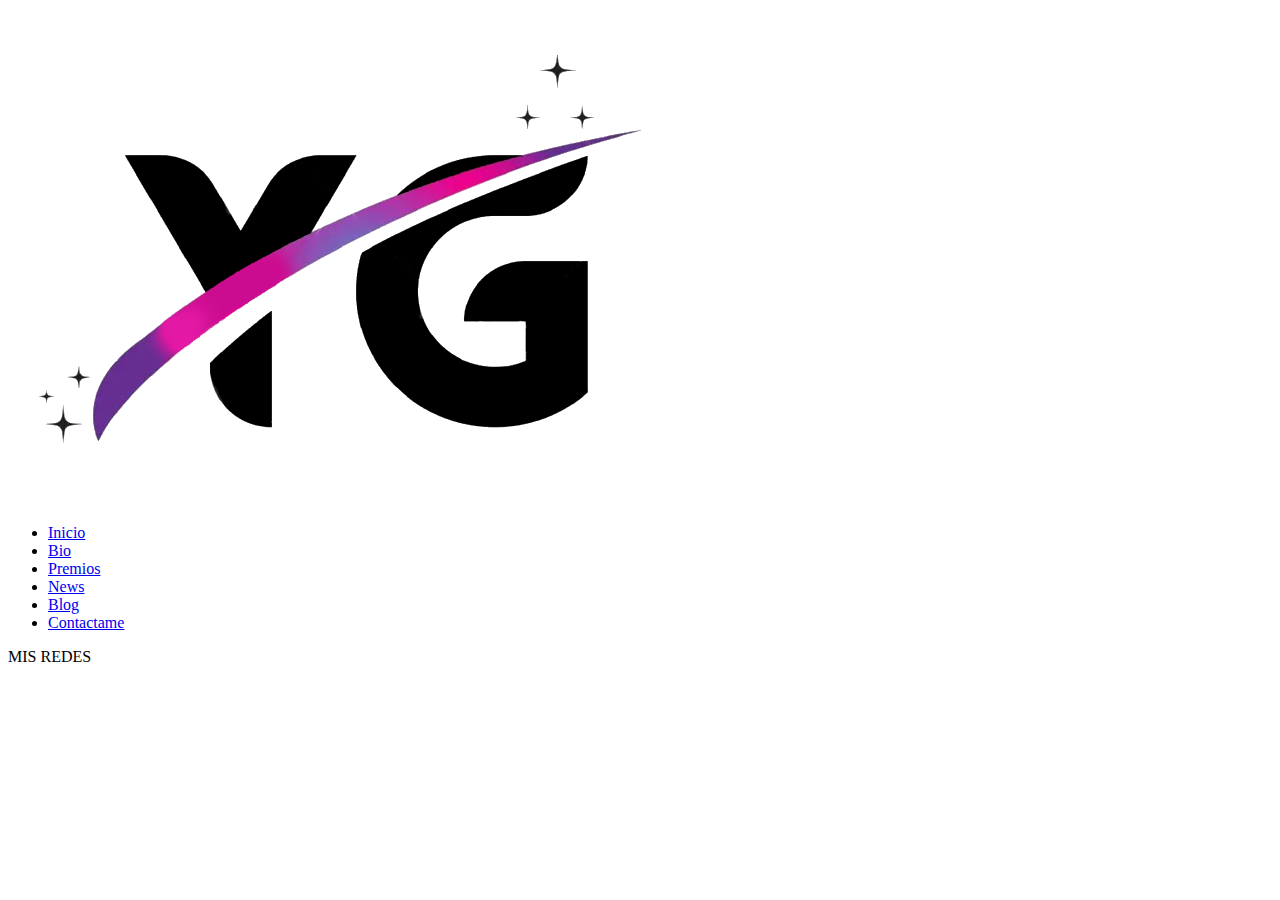
==== index.html @ 55386fe2 "Primer commit" ====
<!DOCTYPE html>
<html lang="es">
<head>
    <meta charset="UTF-8">
    <meta http-equiv="X-UA-Compatible" content="IE=edge">
    <meta name="viewport" content="width=device-width, initial-scale=1.0">
    <title>Inicio</title>
</head>
<body>
    <header>
        <img src="images/logo.png" alt="">
        <nav>
            <ul>
                <li>
                    <a href="#">Inicio</a>
                </li>
                <li>
                    <a href="pages/bio.html">Bio</a>
                </li>
                <li>
                    <a href="pages/premios.html">Premios</a>
                </li>
                <li>
                    <a href="pages/news.html">News</a>
                </li>
                <li>
                    <a href="pages/blog.html">Blog</a>
                </li>
                <li>
                    <a href="pages/contactame.html">Contactame</a>
                </li>
            </ul>
        </nav>
    </header>
</body>
    <footer>
        <label for="">MIS REDES</label>
        <img src="" alt="">
        <img src="" alt="">
        <img src="" alt="">
        <img src="" alt="">
    </footer>
</html>
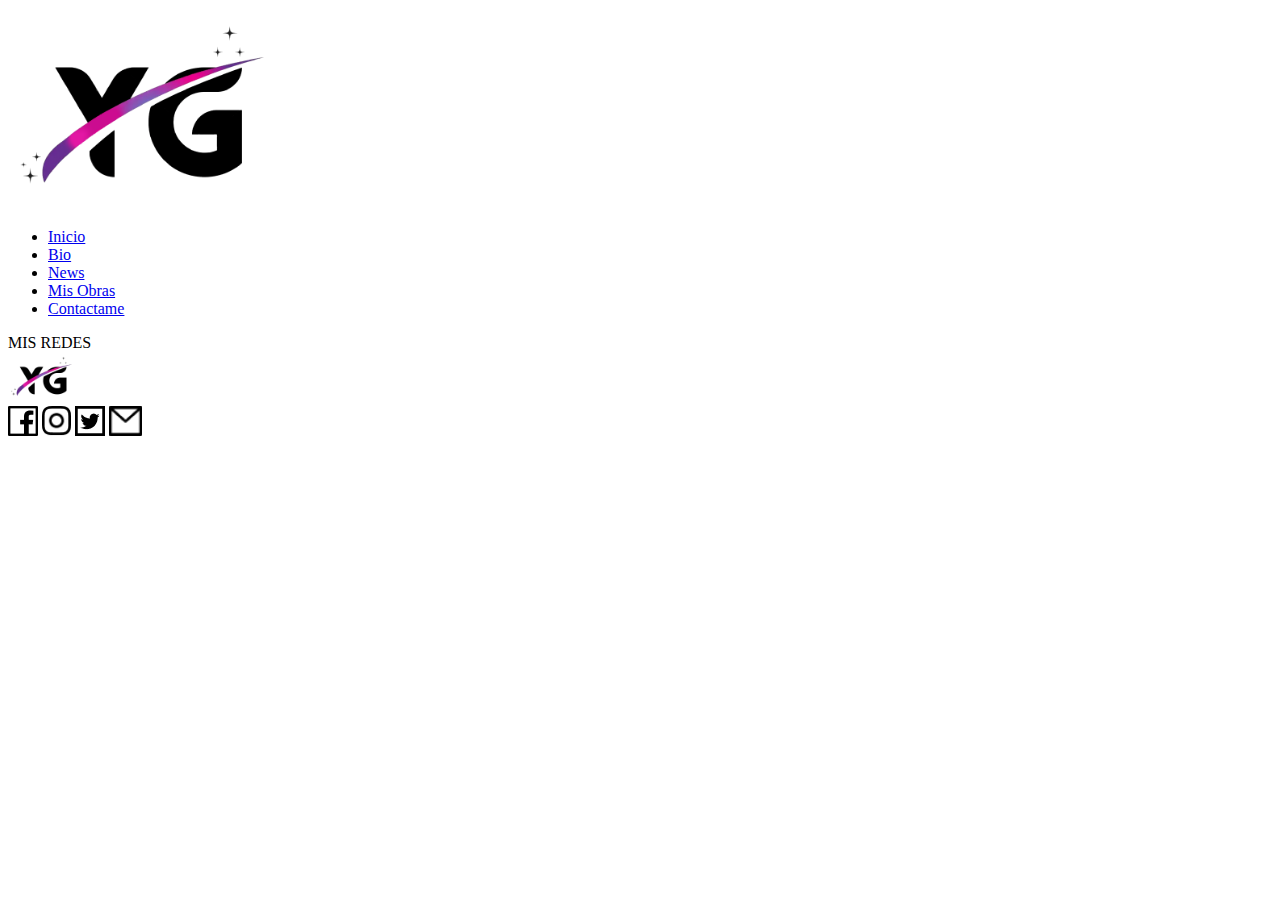
==== commit 93e6caba: "Rehaciendo primer entrega" ====
--- a/index.html
+++ b/index.html
@@ -1,43 +1,45 @@
 <!DOCTYPE html>
 <html lang="es">
-<head>
-    <meta charset="UTF-8">
-    <meta http-equiv="X-UA-Compatible" content="IE=edge">
-    <meta name="viewport" content="width=device-width, initial-scale=1.0">
-    <title>Inicio</title>
-</head>
-<body>
-    <header>
-        <img src="images/logo.png" alt="">
-        <nav>
-            <ul>
-                <li>
-                    <a href="#">Inicio</a>
-                </li>
-                <li>
-                    <a href="pages/bio.html">Bio</a>
-                </li>
-                <li>
-                    <a href="pages/premios.html">Premios</a>
-                </li>
-                <li>
-                    <a href="pages/news.html">News</a>
-                </li>
-                <li>
-                    <a href="pages/blog.html">Blog</a>
-                </li>
-                <li>
-                    <a href="pages/contactame.html">Contactame</a>
-                </li>
-            </ul>
-        </nav>
-    </header>
-</body>
-    <footer>
-        <label for="">MIS REDES</label>
-        <img src="" alt="">
-        <img src="" alt="">
-        <img src="" alt="">
-        <img src="" alt="">
-    </footer>
+    <head>
+        <meta charset="UTF-8">
+        <meta http-equiv="X-UA-Compatible" content="IE=edge">
+        <meta name="viewport" content="width=device-width, initial-scale=1.0">
+        <title>Inicio</title>
+    </head>
+    <body>
+        <header>
+            <img src="images/logo.png" alt="" height="200">
+            <nav>
+                <ul>
+                    <li>
+                        <a href="index.html">Inicio</a>
+                    </li>
+                    <li>
+                        <a href="pages/bio.html">Bio</a>
+                    </li>
+                    <li>
+                        <a href="pages/news.html">News</a>
+                    </li>
+                    <li>
+                        <a href="pages/mis_obras.html">Mis Obras</a>
+                    </li>
+                    <li>
+                        <a href="pages/contactame.html">Contactame</a>
+                    </li>
+                </ul>
+            </nav> 
+        </header>
+        <footer>
+            <label for="">MIS REDES</label>
+            <div>
+                <img src="images/logo.png" alt="" height="50">
+            </div>
+            <div>
+                <img src="images/dark-face.png" alt="" height="30">
+                <img src="images/dark-insta.png" alt="" height="30">
+                <img src="images/dark-twit.png" alt="" height="30">
+                <img src="images/dark-mail.png" alt="" height="30">
+            </div>
+        </footer>
+    </body>
 </html>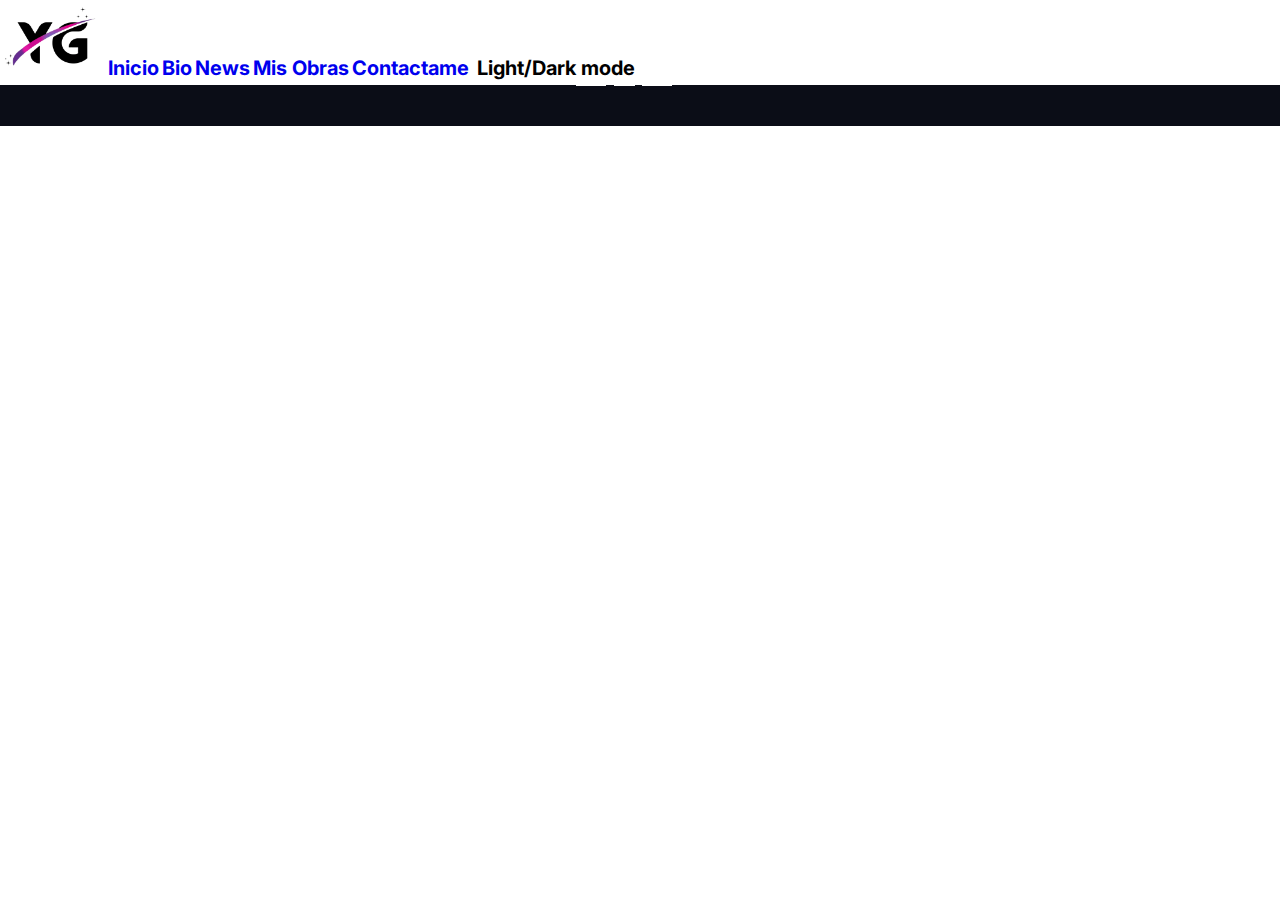
==== commit 775bd21e: "TP2 - Aplicar CSS (basico)" ====
--- a/index.html
+++ b/index.html
@@ -5,40 +5,45 @@
         <meta http-equiv="X-UA-Compatible" content="IE=edge">
         <meta name="viewport" content="width=device-width, initial-scale=1.0">
         <title>Inicio</title>
+        <link rel="stylesheet" href="css/style.css">
+        <style>@import url('https://fonts.googleapis.com/css2?family=Arvo&family=Inter:wght@300&display=swap');</style>
     </head>
     <body>
         <header>
-            <img src="images/logo.png" alt="" height="200">
             <nav>
-                <ul>
+                <img class="nav__logo" src="images/logo.png" alt="">
+                <ul class="nav__list">
                     <li>
-                        <a href="index.html">Inicio</a>
+                        <a class="nav__link" href=/index.html">Inicio</a>
                     </li>
                     <li>
-                        <a href="pages/bio.html">Bio</a>
+                        <a class="nav__link" href="pages/bio.html">Bio</a>
                     </li>
                     <li>
-                        <a href="pages/news.html">News</a>
+                        <a class="nav__link" href="pages/news.html">News</a>
                     </li>
                     <li>
-                        <a href="pages/mis_obras.html">Mis Obras</a>
+                        <a class="nav__link" href="pages/mis_obras.html">Mis Obras</a>
                     </li>
                     <li>
-                        <a href="pages/contactame.html">Contactame</a>
+                        <a class="nav__link" href="pages/contactame.html">Contactame</a>
                     </li>
                 </ul>
+                <label class="nav__link" for="">Light/Dark mode</label>
             </nav> 
         </header>
         <footer>
-            <label for="">MIS REDES</label>
-            <div>
-                <img src="images/logo.png" alt="" height="50">
+            <div class="footer__title">
+                <img class="footer__logo" src="images/logo.png" alt="" height="50">
             </div>
-            <div>
-                <img src="images/dark-face.png" alt="" height="30">
-                <img src="images/dark-insta.png" alt="" height="30">
-                <img src="images/dark-twit.png" alt="" height="30">
-                <img src="images/dark-mail.png" alt="" height="30">
+            <div class="footer__title">
+                <label for="">MIS REDES</label>
+            </div>
+            <div class="footer__links">
+                <a href=""><img src="images/dark-face.png" alt="" height="30"></a>
+                <a href=""><img src="images/dark-insta.png" alt="" height="30"></a>
+                <a href=""><img src="images/dark-twit.png" alt="" height="30"></a>
+                <a href=""><img src="images/dark-mail.png" alt="" height="30"></a>
             </div>
         </footer>
     </body>
--- a/css/style.css
+++ b/css/style.css
@@ -0,0 +1,100 @@
+* {
+    margin: 0;
+    padding: 0;
+    font-family: 'Inter', sans-serif;
+}
+
+html {
+    font-size: 62.5%;
+}
+
+/* NAV */
+header {
+    position: fixed;
+    width: 100%;
+}
+nav {
+    background-color: white;
+    width: 100%;
+    height: 8%;
+}
+nav .nav__logo {
+    width: 10rem;
+    display: inline-block;
+}
+nav ul {
+    list-style-type: none;
+    display: inline-block;
+    padding: 5px;
+}
+.nav__list li {
+    display: inline-block;
+}
+.nav__link {
+    font-weight: bold;
+    text-decoration: none;
+    font-size: 2rem;
+}
+
+/* FOOTER */
+footer {
+    height: 125px;
+    border-top: 1px solid rgb(138, 138, 138);
+    background-color: #0B0D17;
+}
+.footer__title {
+    display: inline;
+    text-align: center;
+    color: white;
+    font-size: 2rem;
+}
+.footer__logo {
+    text-align: left;
+}
+.footer__links {
+    text-align: center;
+}
+
+/* MAIN */
+main {
+    padding-top: 100px;
+    background-color: black;
+    height: 700px;
+}
+
+.main__breadcrumbs {
+    color: white;
+    font-size: 1.5rem;
+}
+
+h1 {
+    color: white;
+    font-style: italic;
+    font-family: "Arvo", sans-serif;
+    text-align: center;
+    font-size: 4rem;
+}
+
+.contact {
+    text-align: center;
+}
+
+.form__height {
+    width: 400px;
+}
+.form__btn {
+    width: 150px;
+    height: 35px;
+    background-color: #879C7B;
+}
+.form__text {
+    height: 35px;
+}
+form textarea {
+    margin: 10px;
+    min-height: 150px;
+    resize: vertical;
+}
+.form__radio {
+    border-radius: 10px;
+}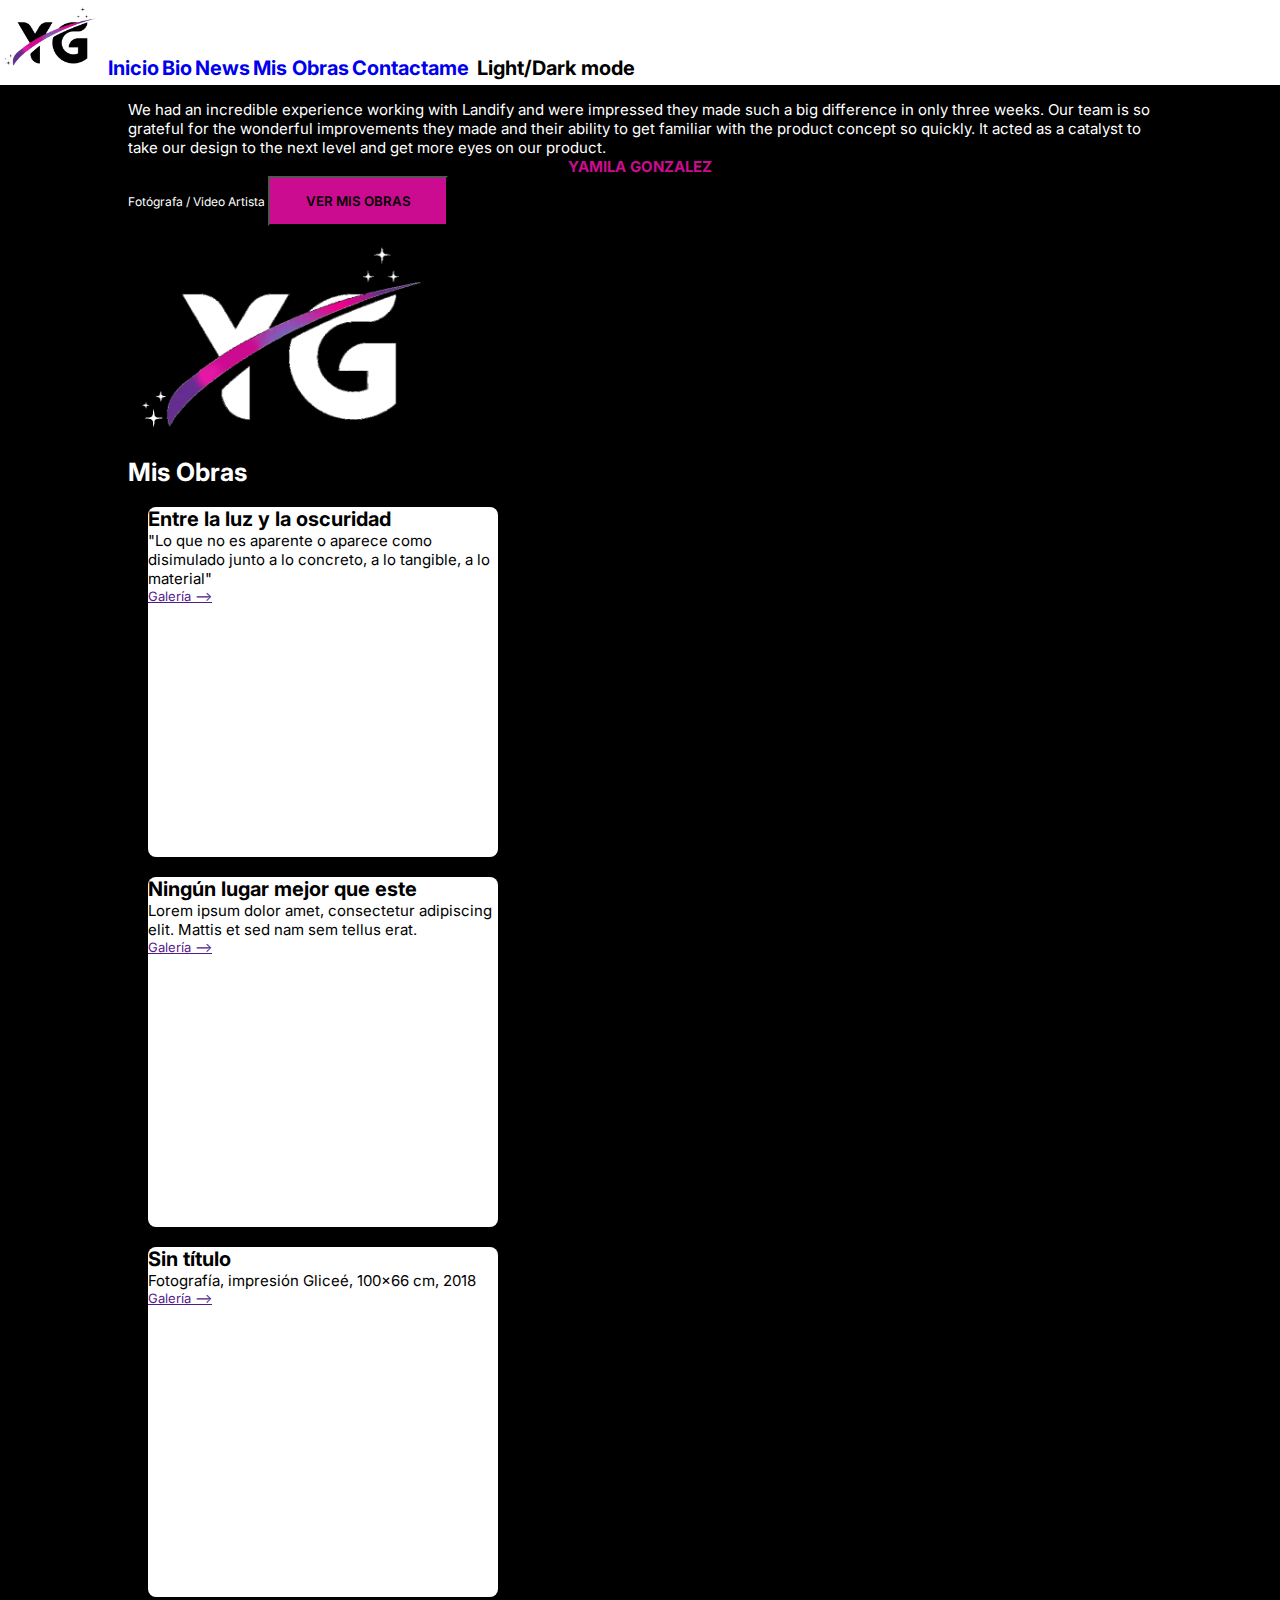
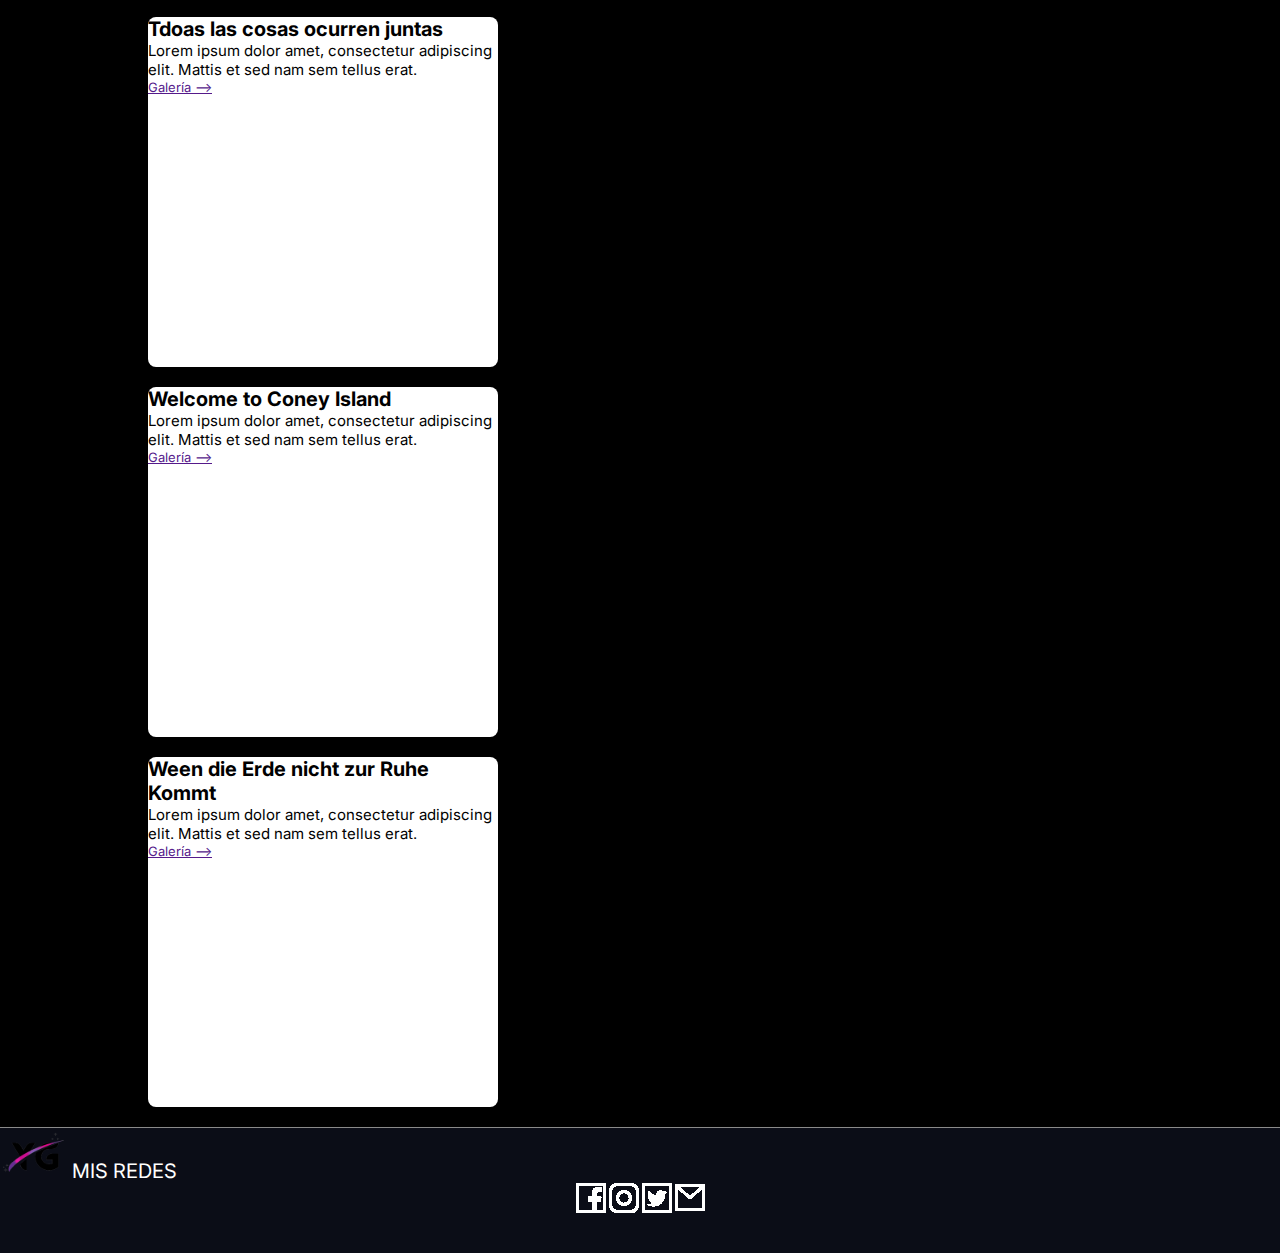
==== commit 279bd259: "Primer entrega del proyecto" ====
--- a/index.html
+++ b/index.html
@@ -14,7 +14,7 @@
                 <img class="nav__logo" src="images/logo.png" alt="">
                 <ul class="nav__list">
                     <li>
-                        <a class="nav__link" href=/index.html">Inicio</a>
+                        <a class="nav__link" href="/index.html">Inicio</a>
                     </li>
                     <li>
                         <a class="nav__link" href="pages/bio.html">Bio</a>
@@ -32,6 +32,52 @@
                 <label class="nav__link" for="">Light/Dark mode</label>
             </nav> 
         </header>
+        <main>
+            <section>
+                <div class="carousel">
+                    <p>We had an incredible experience working with Landify and were impressed they made such a big difference in only three weeks. Our team is so grateful for the wonderful improvements they made and their ability to get familiar with the product concept so quickly. It acted as a catalyst to take our design to the next level and get more eyes on our product.</p>
+                    <h1 class="h1__index">YAMILA GONZALEZ</h1>
+                    <label for="">Fotógrafa / Video Artista</label>
+                    <input class="btn" type="button" value="VER MIS OBRAS">
+                </div>
+                <div class="logo_index">
+                    <img src="/images/dark-logo.png" alt="">
+                </div>
+            </section>
+            <section>
+                <h2 class="h2__index">Mis Obras</h2>
+                <div class="cards_index">
+                    <h3>Entre la luz y la oscuridad</h3>
+                    <p>"Lo que no es aparente o aparece como disimulado junto a lo concreto, a lo tangible, a lo material"</p>
+                    <a href="">Galería --></a>
+                </div>
+                <div class="cards_index">
+                    <h3>Ningún lugar mejor que este</h3>
+                    <p>Lorem ipsum dolor amet, consectetur adipiscing elit. Mattis et sed nam sem tellus erat.</p>
+                    <a href="">Galería --></a>
+                </div>
+                <div class="cards_index">
+                    <h3>Sin título</h3>
+                    <p>Fotografía, impresión Gliceé, 100x66 cm, 2018</p>
+                    <a href="">Galería --></a>
+                </div>
+                <div class="cards_index">
+                    <h3>Tdoas las cosas ocurren juntas</h3>
+                    <p>Lorem ipsum dolor amet, consectetur adipiscing elit. Mattis et sed nam sem tellus erat.</p>
+                    <a href="">Galería --></a>
+                </div>
+                <div class="cards_index">
+                    <h3>Welcome to Coney Island</h3>
+                    <p>Lorem ipsum dolor amet, consectetur adipiscing elit. Mattis et sed nam sem tellus erat.</p>
+                    <a href="">Galería --></a>
+                </div>
+                <div class="cards_index">
+                    <h3>Ween die Erde nicht zur Ruhe Kommt</h3>
+                    <p>Lorem ipsum dolor amet, consectetur adipiscing elit. Mattis et sed nam sem tellus erat.</p>
+                    <a href="">Galería --></a>
+                </div>
+            </section>
+        </main>
         <footer>
             <div class="footer__title">
                 <img class="footer__logo" src="images/logo.png" alt="" height="50">
--- a/css/style.css
+++ b/css/style.css
@@ -6,6 +6,7 @@
 
 html {
     font-size: 62.5%;
+    background-color: black;
 }
 
 /* NAV */
@@ -59,7 +60,9 @@
 main {
     padding-top: 100px;
     background-color: black;
-    height: 700px;
+    min-height: 700px;
+    width: 80%;
+    margin:auto;
 }
 
 .main__breadcrumbs {
@@ -67,7 +70,7 @@
     font-size: 1.5rem;
 }
 
-h1 {
+.h1__contact {
     color: white;
     font-style: italic;
     font-family: "Arvo", sans-serif;
@@ -97,4 +100,55 @@
 }
 .form__radio {
     border-radius: 10px;
+}
+.carousel {
+    width: 60%;
+    height: 500px;
+    display: inline;
+}
+.carousel label{
+    color: white;
+    font-size: 1.2rem;
+}
+.carousel .btn{
+    height: 50px;
+    width: 180px;
+    background-color:#CB0C90;
+    font-weight: 600;
+}
+.h1__index {
+    color: #CB0C90;
+    font-family: "Inter", sans-serif;
+    text-align: center;
+    font-size: 1.5rem;
+}
+.h2__index {
+    color: white;
+    font-size: 2.5rem;
+    font-weight: 700;
+}
+.carousel p {
+    font-size: 1.5rem;
+    color: white;
+}
+.logo_index img{
+    width: 30%;
+    display: inline;
+}
+
+.cards_index {
+    background-color: white;
+    height: 350px;
+    width: 350px; 
+    border-radius: 8px;
+    margin: 20px;
+}
+.cards_index h3{
+    font-size: 2rem;
+}
+.cards_index p{
+    font-size: 1.5rem;
+}
+.cards_index a{
+    font-size: 1.3rem;
 }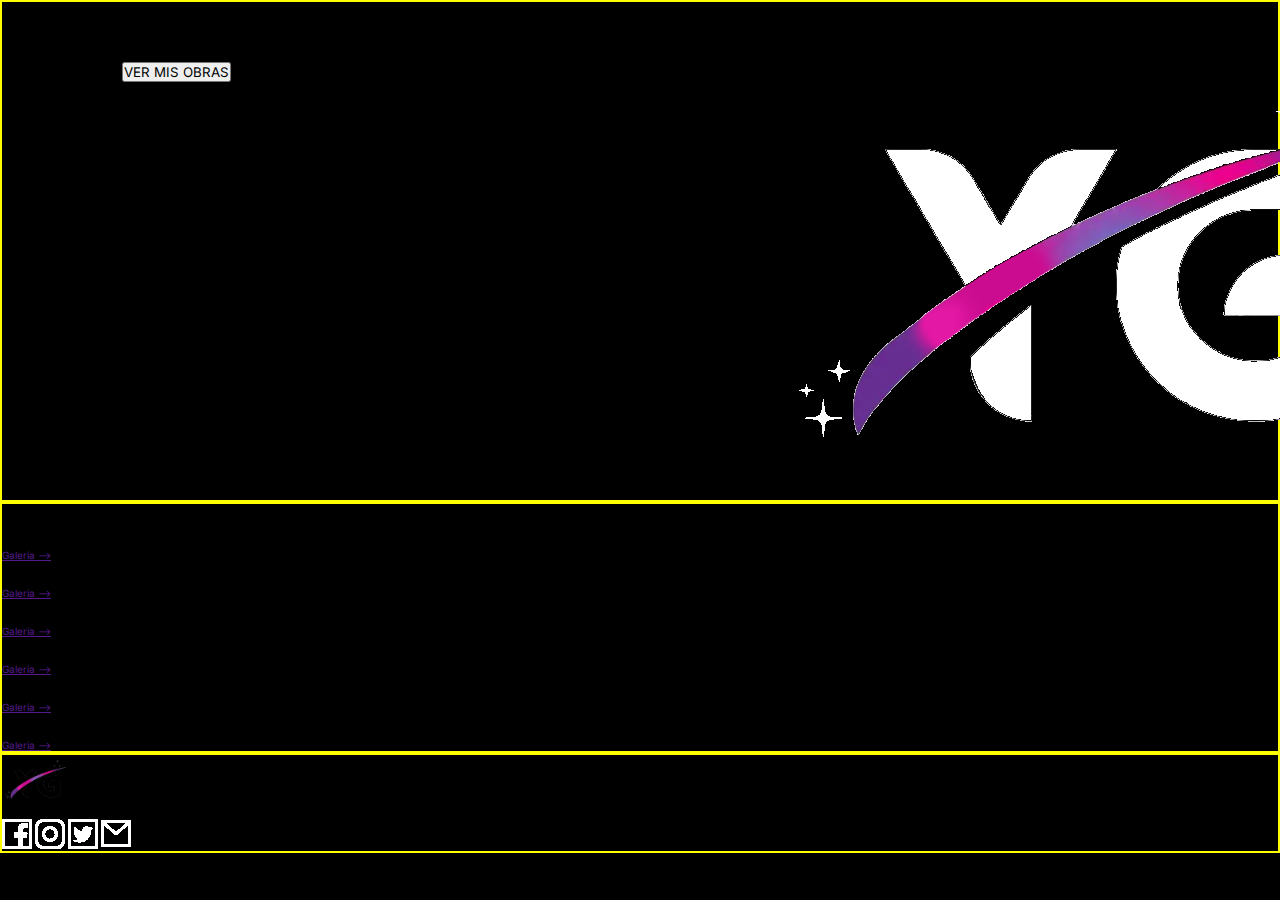
==== commit f2405a63: "Grid en Index" ====
--- a/index.html
+++ b/index.html
@@ -9,8 +9,8 @@
         <style>@import url('https://fonts.googleapis.com/css2?family=Arvo&family=Inter:wght@300&display=swap');</style>
     </head>
     <body>
-        <header>
-            <nav>
+        <header id="grilla">
+            <nav id="grilla__nav">
                 <img class="nav__logo" src="images/logo.png" alt="">
                 <ul class="nav__list">
                     <li>
@@ -29,55 +29,53 @@
                         <a class="nav__link" href="pages/contactame.html">Contactame</a>
                     </li>
                 </ul>
-                <label class="nav__link" for="">Light/Dark mode</label>
+                <label class="nav__mode nav__link" for="">Light/Dark mode</label>
             </nav> 
         </header>
-        <main>
-            <section>
-                <div class="carousel">
-                    <p>We had an incredible experience working with Landify and were impressed they made such a big difference in only three weeks. Our team is so grateful for the wonderful improvements they made and their ability to get familiar with the product concept so quickly. It acted as a catalyst to take our design to the next level and get more eyes on our product.</p>
-                    <h1 class="h1__index">YAMILA GONZALEZ</h1>
-                    <label for="">Fotógrafa / Video Artista</label>
-                    <input class="btn" type="button" value="VER MIS OBRAS">
-                </div>
-                <div class="logo_index">
-                    <img src="/images/dark-logo.png" alt="">
-                </div>
-            </section>
-            <section>
-                <h2 class="h2__index">Mis Obras</h2>
-                <div class="cards_index">
-                    <h3>Entre la luz y la oscuridad</h3>
-                    <p>"Lo que no es aparente o aparece como disimulado junto a lo concreto, a lo tangible, a lo material"</p>
-                    <a href="">Galería --></a>
-                </div>
-                <div class="cards_index">
-                    <h3>Ningún lugar mejor que este</h3>
-                    <p>Lorem ipsum dolor amet, consectetur adipiscing elit. Mattis et sed nam sem tellus erat.</p>
-                    <a href="">Galería --></a>
-                </div>
-                <div class="cards_index">
-                    <h3>Sin título</h3>
-                    <p>Fotografía, impresión Gliceé, 100x66 cm, 2018</p>
-                    <a href="">Galería --></a>
-                </div>
-                <div class="cards_index">
-                    <h3>Tdoas las cosas ocurren juntas</h3>
-                    <p>Lorem ipsum dolor amet, consectetur adipiscing elit. Mattis et sed nam sem tellus erat.</p>
-                    <a href="">Galería --></a>
-                </div>
-                <div class="cards_index">
-                    <h3>Welcome to Coney Island</h3>
-                    <p>Lorem ipsum dolor amet, consectetur adipiscing elit. Mattis et sed nam sem tellus erat.</p>
-                    <a href="">Galería --></a>
-                </div>
-                <div class="cards_index">
-                    <h3>Ween die Erde nicht zur Ruhe Kommt</h3>
-                    <p>Lorem ipsum dolor amet, consectetur adipiscing elit. Mattis et sed nam sem tellus erat.</p>
-                    <a href="">Galería --></a>
-                </div>
-            </section>
-        </main>
+        <section id="grilla__bio">
+            <div class="carousel">
+                <p>We had an incredible experience working with Landify and were impressed they made such a big difference in only three weeks. Our team is so grateful for the wonderful improvements they made and their ability to get familiar with the product concept so quickly. It acted as a catalyst to take our design to the next level and get more eyes on our product.</p>
+                <h1 class="h1__index">YAMILA GONZALEZ</h1>
+                <label for="">Fotógrafa / Video Artista</label>
+                <input class="btn" type="button" value="VER MIS OBRAS">
+            </div>
+            <div class="logo_index">
+                <img src="/images/dark-logo.png" alt="">
+            </div>
+        </section>
+        <section>
+            <h2 class="h2__index">Mis Obras</h2>
+            <div class="cards_index">
+                <h3>Entre la luz y la oscuridad</h3>
+                <p>"Lo que no es aparente o aparece como disimulado junto a lo concreto, a lo tangible, a lo material"</p>
+                <a href="">Galería --></a>
+            </div>
+            <div class="cards_index">
+                <h3>Ningún lugar mejor que este</h3>
+                <p>Lorem ipsum dolor amet, consectetur adipiscing elit. Mattis et sed nam sem tellus erat.</p>
+                <a href="">Galería --></a>
+            </div>
+            <div class="cards_index">
+                <h3>Sin título</h3>
+                <p>Fotografía, impresión Gliceé, 100x66 cm, 2018</p>
+                <a href="">Galería --></a>
+            </div>
+            <div class="cards_index">
+                <h3>Tdoas las cosas ocurren juntas</h3>
+                <p>Lorem ipsum dolor amet, consectetur adipiscing elit. Mattis et sed nam sem tellus erat.</p>
+                <a href="">Galería --></a>
+            </div>
+            <div class="cards_index">
+                <h3>Welcome to Coney Island</h3>
+                <p>Lorem ipsum dolor amet, consectetur adipiscing elit. Mattis et sed nam sem tellus erat.</p>
+                <a href="">Galería --></a>
+            </div>
+            <div class="cards_index">
+                <h3>Ween die Erde nicht zur Ruhe Kommt</h3>
+                <p>Lorem ipsum dolor amet, consectetur adipiscing elit. Mattis et sed nam sem tellus erat.</p>
+                <a href="">Galería --></a>
+            </div>
+        </section>
         <footer>
             <div class="footer__title">
                 <img class="footer__logo" src="images/logo.png" alt="" height="50">
--- a/css/style.css
+++ b/css/style.css
@@ -9,146 +9,210 @@
     background-color: black;
 }
 
-/* NAV */
-header {
-    position: fixed;
-    width: 100%;
-}
+
+@media screen and (min-width: 768px){
+
+}
+
+@media screen and (min-width: 21000px){
+
+    /* FOOTER */
+    footer {
+        grid-area: footer;
+        height: 125px;
+        border-top: 1px solid rgb(138, 138, 138);
+        background-color: #0B0D17;
+    }
+    .footer__title {
+        display: inline;
+        text-align: center;
+        color: white;
+        font-size: 2rem;
+    }
+    .footer__logo {
+        text-align: left;
+    }
+    .footer__links {
+        text-align: center;
+    }
+
+    /* MAIN */
+    main {
+        padding-top: 100px;
+        background-color: black;
+        min-height: 700px;
+        width: 80%;
+        margin:auto;
+    }
+
+    .main__breadcrumbs {
+        color: white;
+        font-size: 1.5rem;
+    }
+
+    .h1__contact {
+        color: white;
+        font-style: italic;
+        font-family: "Arvo", sans-serif;
+        text-align: center;
+        font-size: 4rem;
+    }
+
+    .contact {
+        text-align: center;
+    }
+
+    .form__height {
+        width: 400px;
+    }
+    .form__btn {
+        width: 150px;
+        height: 35px;
+        background-color: #879C7B;
+    }
+    .form__text {
+        height: 35px;
+    }
+    form textarea {
+        margin: 10px;
+        min-height: 150px;
+        resize: vertical;
+    }
+    .form__radio {
+        border-radius: 10px;
+    }
+    .carousel {
+        width: 60%;
+        height: 500px;
+        display: inline;
+    }
+    .carousel label{
+        color: white;
+        font-size: 1.2rem;
+    }
+    .carousel .btn{
+        height: 50px;
+        width: 180px;
+        background-color:#CB0C90;
+        font-weight: 600;
+    }
+    .h1__index {
+        color: #CB0C90;
+        font-family: "Inter", sans-serif;
+        text-align: center;
+        font-size: 1.5rem;
+    }
+    .h2__index {
+        color: white;
+        font-size: 2.5rem;
+        font-weight: 700;
+    }
+    .carousel p {
+        font-size: 1.5rem;
+        color: white;
+    }
+    .logo_index img{
+        width: 30%;
+        display: inline;
+    }
+
+    .cards_index {
+        background-color: white;
+        height: 350px;
+        width: 350px; 
+        border-radius: 8px;
+        margin: 20px;
+    }
+    .cards_index h3{
+        font-size: 2rem;
+    }
+    .cards_index p{
+        font-size: 1.5rem;
+    }
+    .cards_index a{
+        font-size: 1.3rem;
+    }
+}
+
+@media screen and (min-width: 800px){
+
+    #grilla {
+        display: grid;
+        grid-template-areas:
+        "header"
+        "bio"
+        "plays"
+        "footer";
+
+        grid-template-rows: 80px 1fr 2fr 120px;
+        grid-row-gap: 10px;
+        grid-column-gap: 10px;
+        height: 1000px;
+        align-self: center;
+    }
+    header {
+        border: 2px solid yellow;
+        grid-area: header;
+        position: fixed;
+        width: 100%;
+    }
+    section:first-of-type {
+        border: 2px solid yellow;
+        grid-area: bio;
+    }
+    section:last-of-type {
+        border: 2px solid yellow;
+        grid-area: plays;
+    }
+    footer {
+        border: 2px solid yellow;
+        grid-area: footer;
+    }
+
+    #grilla__nav {
+        display: grid;
+        grid-template-areas:
+        "header_logo header_list header_mode";
+        grid-template-columns: 15% auto 20%;
+        grid-row-gap: 10px;
+        grid-column-gap: 10px;
+    }
+
+    .nav__logo {
+        grid-area: header_logo;
+    }
+    .nav__list {
+        grid-area: header_list;
+        align-content: center;
+    }
+    .nav__mode {
+        grid-area: header_mode;
+        align-content: center;
+    }
+
+    #grilla__bio {
+        display: grid;
+        grid-template-areas: 
+        "bio__text bio__logo";
+        grid-template-columns: 60% auto;
+    }
+}
+
 nav {
     background-color: white;
-    width: 100%;
-    height: 8%;
-}
-nav .nav__logo {
-    width: 10rem;
-    display: inline-block;
-}
-nav ul {
+}
+.nav__logo {
+    height: 15%;
+}
+.nav__list li {
     list-style-type: none;
     display: inline-block;
+    text-decoration: none;
     padding: 5px;
-}
-.nav__list li {
-    display: inline-block;
 }
 .nav__link {
     font-weight: bold;
+    list-style-type: none;
     text-decoration: none;
     font-size: 2rem;
-}
-
-/* FOOTER */
-footer {
-    height: 125px;
-    border-top: 1px solid rgb(138, 138, 138);
-    background-color: #0B0D17;
-}
-.footer__title {
-    display: inline;
-    text-align: center;
-    color: white;
-    font-size: 2rem;
-}
-.footer__logo {
-    text-align: left;
-}
-.footer__links {
-    text-align: center;
-}
-
-/* MAIN */
-main {
-    padding-top: 100px;
-    background-color: black;
-    min-height: 700px;
-    width: 80%;
-    margin:auto;
-}
-
-.main__breadcrumbs {
-    color: white;
-    font-size: 1.5rem;
-}
-
-.h1__contact {
-    color: white;
-    font-style: italic;
-    font-family: "Arvo", sans-serif;
-    text-align: center;
-    font-size: 4rem;
-}
-
-.contact {
-    text-align: center;
-}
-
-.form__height {
-    width: 400px;
-}
-.form__btn {
-    width: 150px;
-    height: 35px;
-    background-color: #879C7B;
-}
-.form__text {
-    height: 35px;
-}
-form textarea {
-    margin: 10px;
-    min-height: 150px;
-    resize: vertical;
-}
-.form__radio {
-    border-radius: 10px;
-}
-.carousel {
-    width: 60%;
-    height: 500px;
-    display: inline;
-}
-.carousel label{
-    color: white;
-    font-size: 1.2rem;
-}
-.carousel .btn{
-    height: 50px;
-    width: 180px;
-    background-color:#CB0C90;
-    font-weight: 600;
-}
-.h1__index {
-    color: #CB0C90;
-    font-family: "Inter", sans-serif;
-    text-align: center;
-    font-size: 1.5rem;
-}
-.h2__index {
-    color: white;
-    font-size: 2.5rem;
-    font-weight: 700;
-}
-.carousel p {
-    font-size: 1.5rem;
-    color: white;
-}
-.logo_index img{
-    width: 30%;
-    display: inline;
-}
-
-.cards_index {
-    background-color: white;
-    height: 350px;
-    width: 350px; 
-    border-radius: 8px;
-    margin: 20px;
-}
-.cards_index h3{
-    font-size: 2rem;
-}
-.cards_index p{
-    font-size: 1.5rem;
-}
-.cards_index a{
-    font-size: 1.3rem;
 }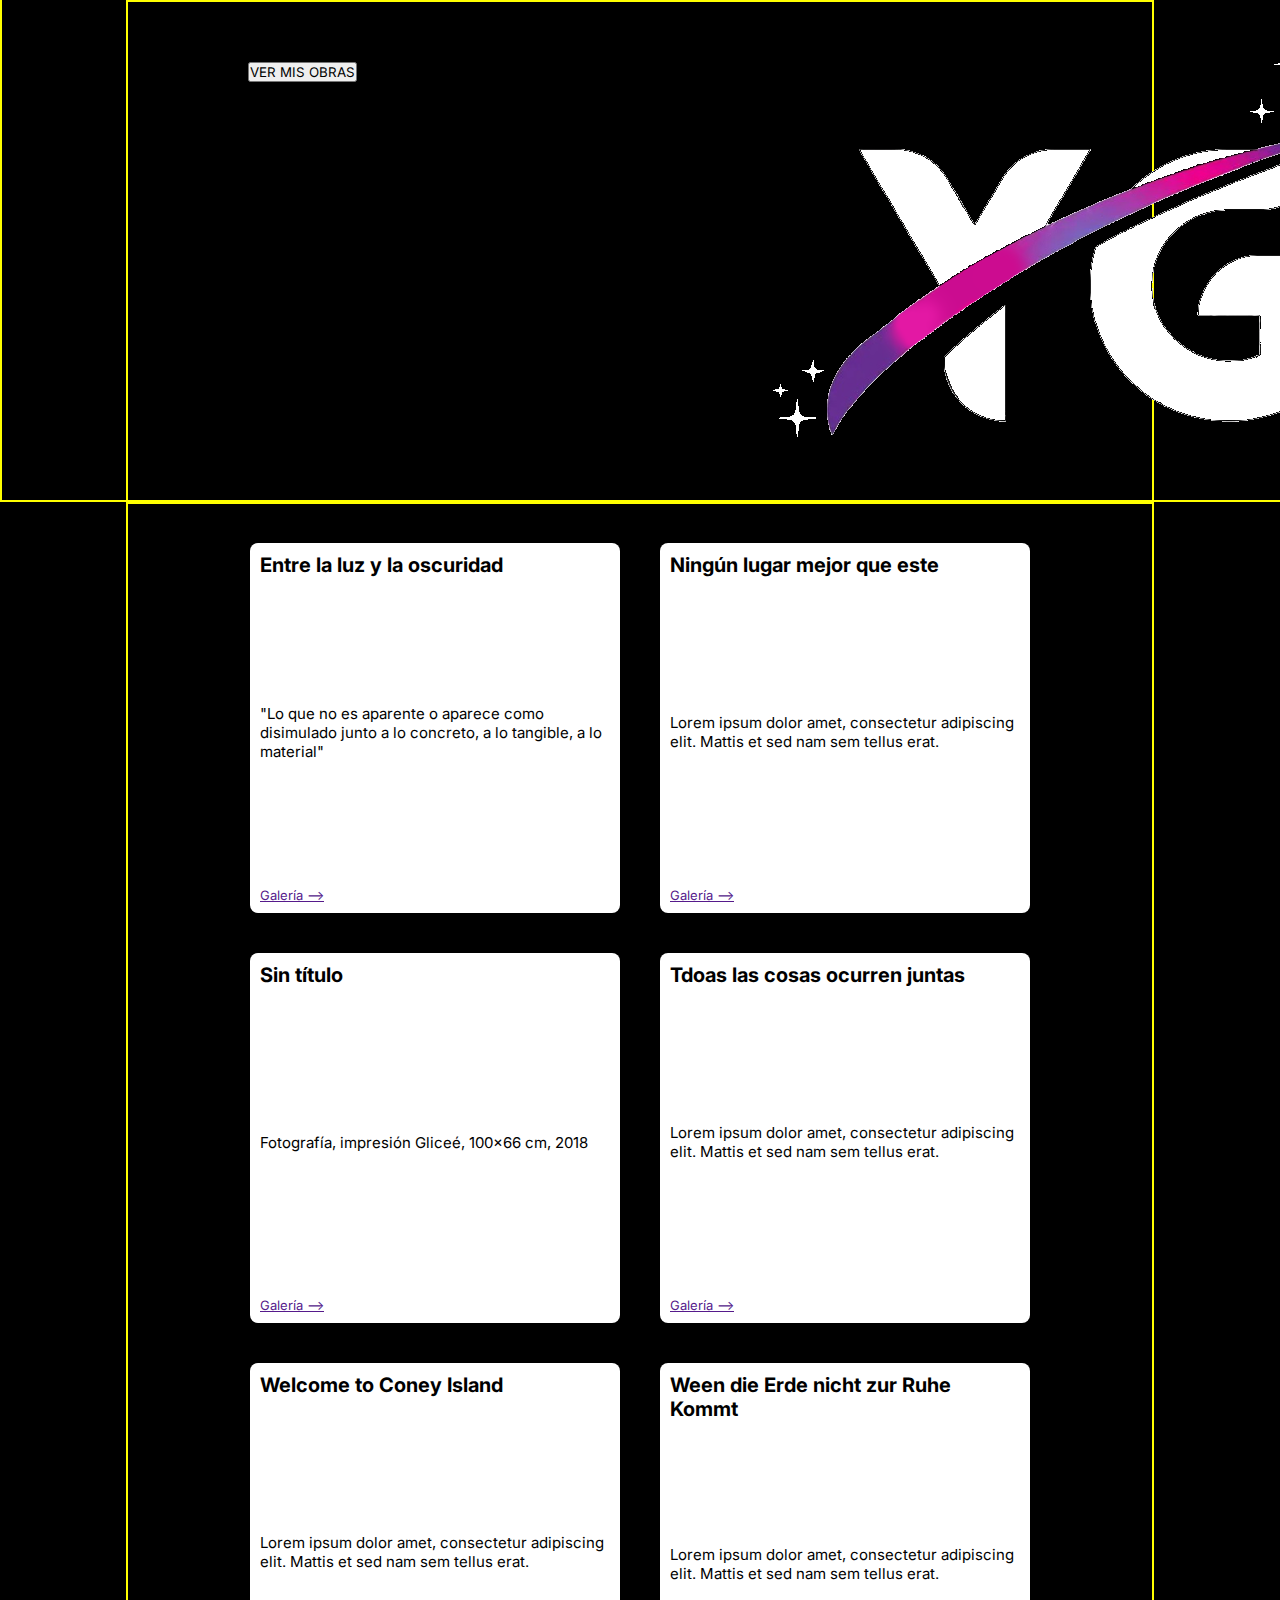
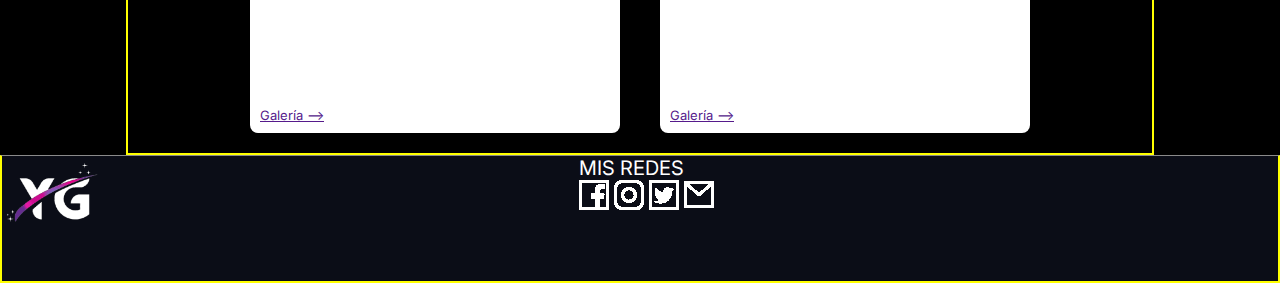
==== commit e27fc7f7: "Index - Aplicando Flex a las cards" ====
--- a/index.html
+++ b/index.html
@@ -45,50 +45,53 @@
         </section>
         <section>
             <h2 class="h2__index">Mis Obras</h2>
-            <div class="cards_index">
-                <h3>Entre la luz y la oscuridad</h3>
-                <p>"Lo que no es aparente o aparece como disimulado junto a lo concreto, a lo tangible, a lo material"</p>
-                <a href="">Galería --></a>
-            </div>
-            <div class="cards_index">
-                <h3>Ningún lugar mejor que este</h3>
-                <p>Lorem ipsum dolor amet, consectetur adipiscing elit. Mattis et sed nam sem tellus erat.</p>
-                <a href="">Galería --></a>
-            </div>
-            <div class="cards_index">
-                <h3>Sin título</h3>
-                <p>Fotografía, impresión Gliceé, 100x66 cm, 2018</p>
-                <a href="">Galería --></a>
-            </div>
-            <div class="cards_index">
-                <h3>Tdoas las cosas ocurren juntas</h3>
-                <p>Lorem ipsum dolor amet, consectetur adipiscing elit. Mattis et sed nam sem tellus erat.</p>
-                <a href="">Galería --></a>
-            </div>
-            <div class="cards_index">
-                <h3>Welcome to Coney Island</h3>
-                <p>Lorem ipsum dolor amet, consectetur adipiscing elit. Mattis et sed nam sem tellus erat.</p>
-                <a href="">Galería --></a>
-            </div>
-            <div class="cards_index">
-                <h3>Ween die Erde nicht zur Ruhe Kommt</h3>
-                <p>Lorem ipsum dolor amet, consectetur adipiscing elit. Mattis et sed nam sem tellus erat.</p>
-                <a href="">Galería --></a>
+            <div class="section__cards">
+                <div class="cards_index">
+                    <h3>Entre la luz y la oscuridad</h3>
+                    <p>"Lo que no es aparente o aparece como disimulado junto a lo concreto, a lo tangible, a lo material"</p>
+                    <a href="">Galería --></a>
+                </div>
+                <div class="cards_index">
+                    <h3>Ningún lugar mejor que este</h3>
+                    <p>Lorem ipsum dolor amet, consectetur adipiscing elit. Mattis et sed nam sem tellus erat.</p>
+                    <a href="">Galería --></a>
+                </div>
+                <div class="cards_index">
+                    <h3>Sin título</h3>
+                    <p>Fotografía, impresión Gliceé, 100x66 cm, 2018</p>
+                    <a href="">Galería --></a>
+                </div>
+                <div class="cards_index">
+                    <h3>Tdoas las cosas ocurren juntas</h3>
+                    <p>Lorem ipsum dolor amet, consectetur adipiscing elit. Mattis et sed nam sem tellus erat.</p>
+                    <a href="">Galería --></a>
+                </div>
+                <div class="cards_index">
+                    <h3>Welcome to Coney Island</h3>
+                    <p>Lorem ipsum dolor amet, consectetur adipiscing elit. Mattis et sed nam sem tellus erat.</p>
+                    <a href="">Galería --></a>
+                </div>
+                <div class="cards_index">
+                    <h3>Ween die Erde nicht zur Ruhe Kommt</h3>
+                    <p>Lorem ipsum dolor amet, consectetur adipiscing elit. Mattis et sed nam sem tellus erat.</p>
+                    <a href="">Galería --></a>
+                </div>
             </div>
         </section>
         <footer>
-            <div class="footer__title">
-                <img class="footer__logo" src="images/logo.png" alt="" height="50">
+            <div class="footer__logo">
+                <img class="footer__img" src="images/dark-logo.png" alt="" height="50">
             </div>
             <div class="footer__title">
                 <label for="">MIS REDES</label>
+                <div class="footer__links">
+                    <a href=""><img src="images/dark-face.png" alt="" height="30"></a>
+                    <a href=""><img src="images/dark-insta.png" alt="" height="30"></a>
+                    <a href=""><img src="images/dark-twit.png" alt="" height="30"></a>
+                    <a href=""><img src="images/dark-mail.png" alt="" height="30"></a>
+                </div>
             </div>
-            <div class="footer__links">
-                <a href=""><img src="images/dark-face.png" alt="" height="30"></a>
-                <a href=""><img src="images/dark-insta.png" alt="" height="30"></a>
-                <a href=""><img src="images/dark-twit.png" alt="" height="30"></a>
-                <a href=""><img src="images/dark-mail.png" alt="" height="30"></a>
-            </div>
+            <div></div>
         </footer>
     </body>
 </html>--- a/css/style.css
+++ b/css/style.css
@@ -14,127 +14,12 @@
 
 }
 
-@media screen and (min-width: 21000px){
 
-    /* FOOTER */
-    footer {
-        grid-area: footer;
-        height: 125px;
-        border-top: 1px solid rgb(138, 138, 138);
-        background-color: #0B0D17;
-    }
-    .footer__title {
-        display: inline;
-        text-align: center;
-        color: white;
-        font-size: 2rem;
-    }
-    .footer__logo {
-        text-align: left;
-    }
-    .footer__links {
-        text-align: center;
-    }
-
-    /* MAIN */
-    main {
-        padding-top: 100px;
-        background-color: black;
-        min-height: 700px;
+@media screen and (min-width: 1200px){
+    section {
         width: 80%;
         margin:auto;
     }
-
-    .main__breadcrumbs {
-        color: white;
-        font-size: 1.5rem;
-    }
-
-    .h1__contact {
-        color: white;
-        font-style: italic;
-        font-family: "Arvo", sans-serif;
-        text-align: center;
-        font-size: 4rem;
-    }
-
-    .contact {
-        text-align: center;
-    }
-
-    .form__height {
-        width: 400px;
-    }
-    .form__btn {
-        width: 150px;
-        height: 35px;
-        background-color: #879C7B;
-    }
-    .form__text {
-        height: 35px;
-    }
-    form textarea {
-        margin: 10px;
-        min-height: 150px;
-        resize: vertical;
-    }
-    .form__radio {
-        border-radius: 10px;
-    }
-    .carousel {
-        width: 60%;
-        height: 500px;
-        display: inline;
-    }
-    .carousel label{
-        color: white;
-        font-size: 1.2rem;
-    }
-    .carousel .btn{
-        height: 50px;
-        width: 180px;
-        background-color:#CB0C90;
-        font-weight: 600;
-    }
-    .h1__index {
-        color: #CB0C90;
-        font-family: "Inter", sans-serif;
-        text-align: center;
-        font-size: 1.5rem;
-    }
-    .h2__index {
-        color: white;
-        font-size: 2.5rem;
-        font-weight: 700;
-    }
-    .carousel p {
-        font-size: 1.5rem;
-        color: white;
-    }
-    .logo_index img{
-        width: 30%;
-        display: inline;
-    }
-
-    .cards_index {
-        background-color: white;
-        height: 350px;
-        width: 350px; 
-        border-radius: 8px;
-        margin: 20px;
-    }
-    .cards_index h3{
-        font-size: 2rem;
-    }
-    .cards_index p{
-        font-size: 1.5rem;
-    }
-    .cards_index a{
-        font-size: 1.3rem;
-    }
-}
-
-@media screen and (min-width: 800px){
 
     #grilla {
         display: grid;
@@ -198,6 +83,7 @@
     }
 }
 
+/* NAV */
 nav {
     background-color: white;
 }
@@ -215,4 +101,57 @@
     list-style-type: none;
     text-decoration: none;
     font-size: 2rem;
+}
+
+/* FOOTER */
+footer {
+    display: flex;
+    flex-flow: row wrap;
+    justify-content: space-between;
+    height: 125px;
+    border-top: 1px solid rgb(138, 138, 138);
+    background-color: #0B0D17;
+}
+.footer__title {
+    color: white;
+    font-size: 2rem;
+}
+.footer__logo {
+    width: 1%;
+}
+.footer__img {
+    height: 75px;
+}
+
+/* MAIN */
+
+/* INDEX */
+/* Index Bio */
+
+
+/* Index Cards */
+.section__cards {
+    display: flex;
+    flex-flow: row wrap;
+    justify-content: center;
+}
+.cards_index {
+    display: flex;
+    flex-flow: column nowrap;
+    justify-content: space-between;
+    background-color: white;
+    height: 350px;
+    width: 350px; 
+    border-radius: 8px;
+    margin: 20px;
+    padding: 10px;
+}
+.cards_index h3{
+    font-size: 2rem;
+}
+.cards_index p{
+    font-size: 1.5rem;
+}
+.cards_index a{
+    font-size: 1.3rem;
 }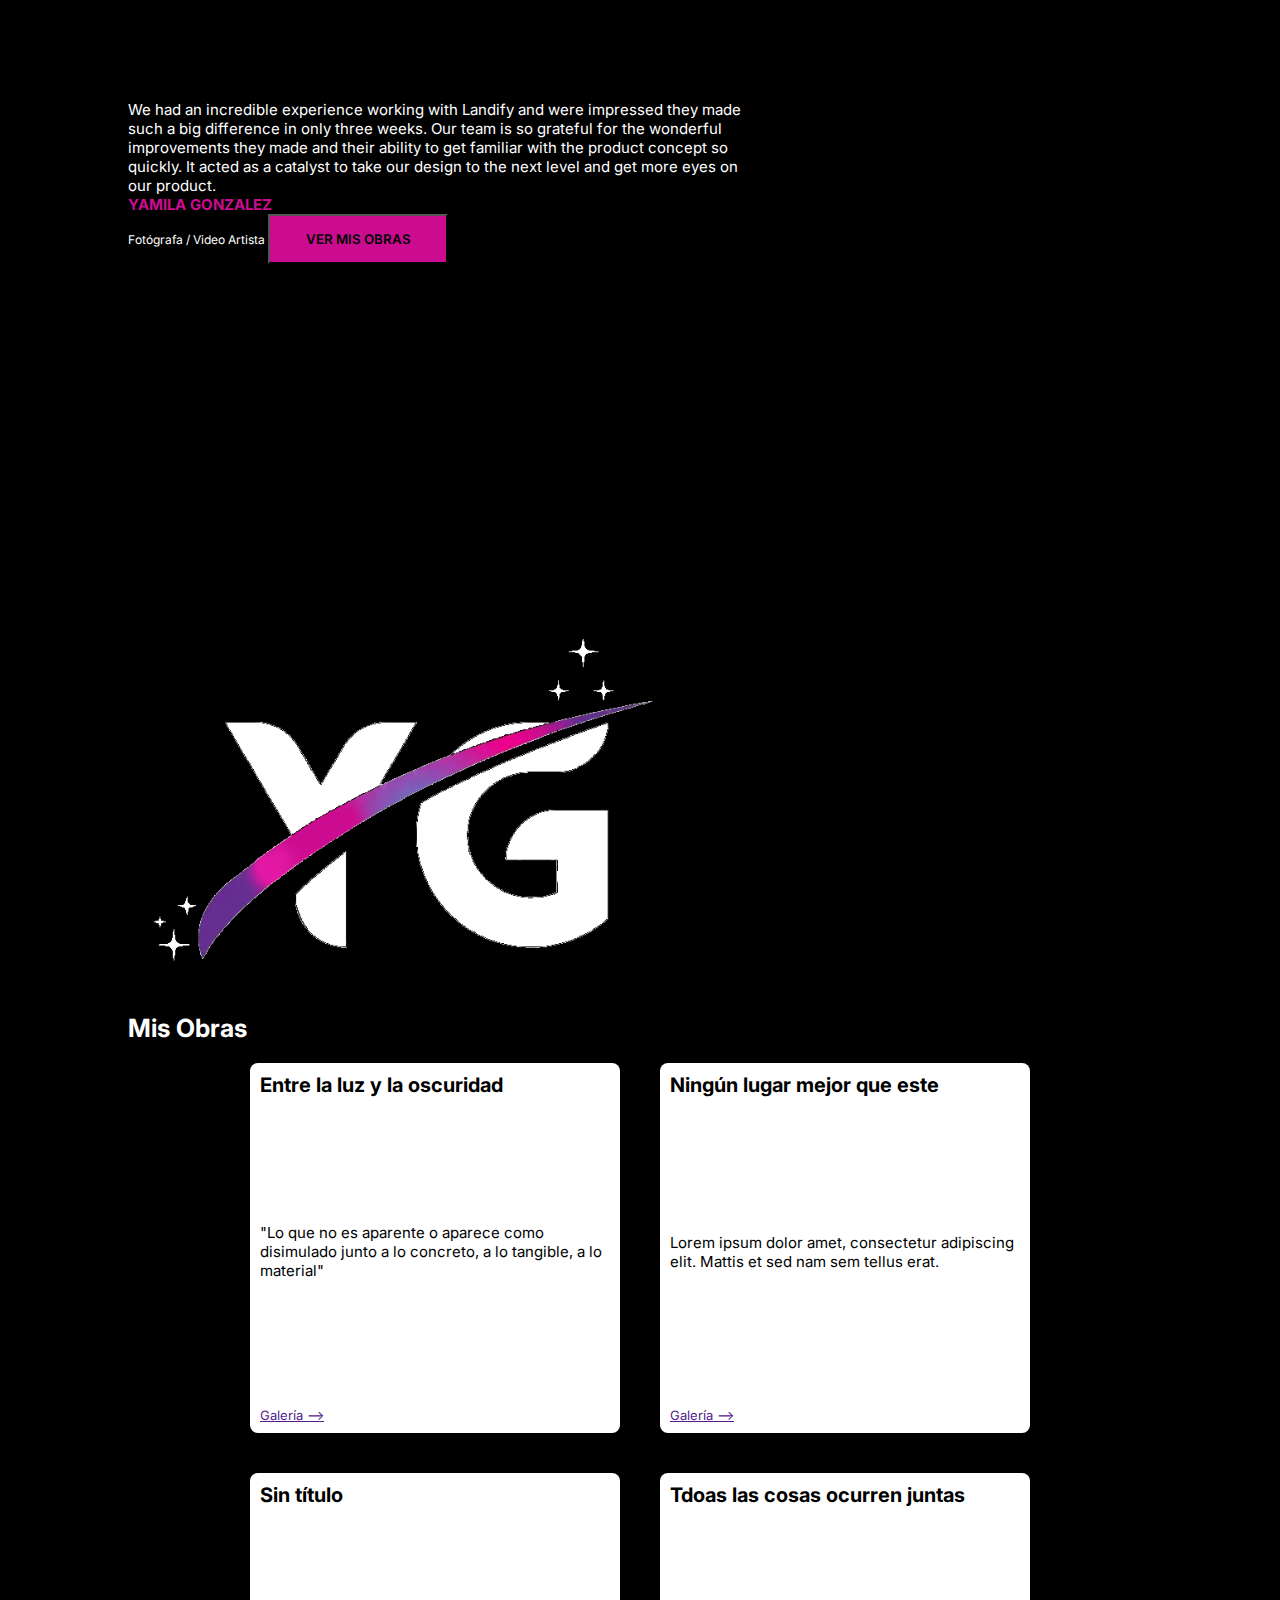
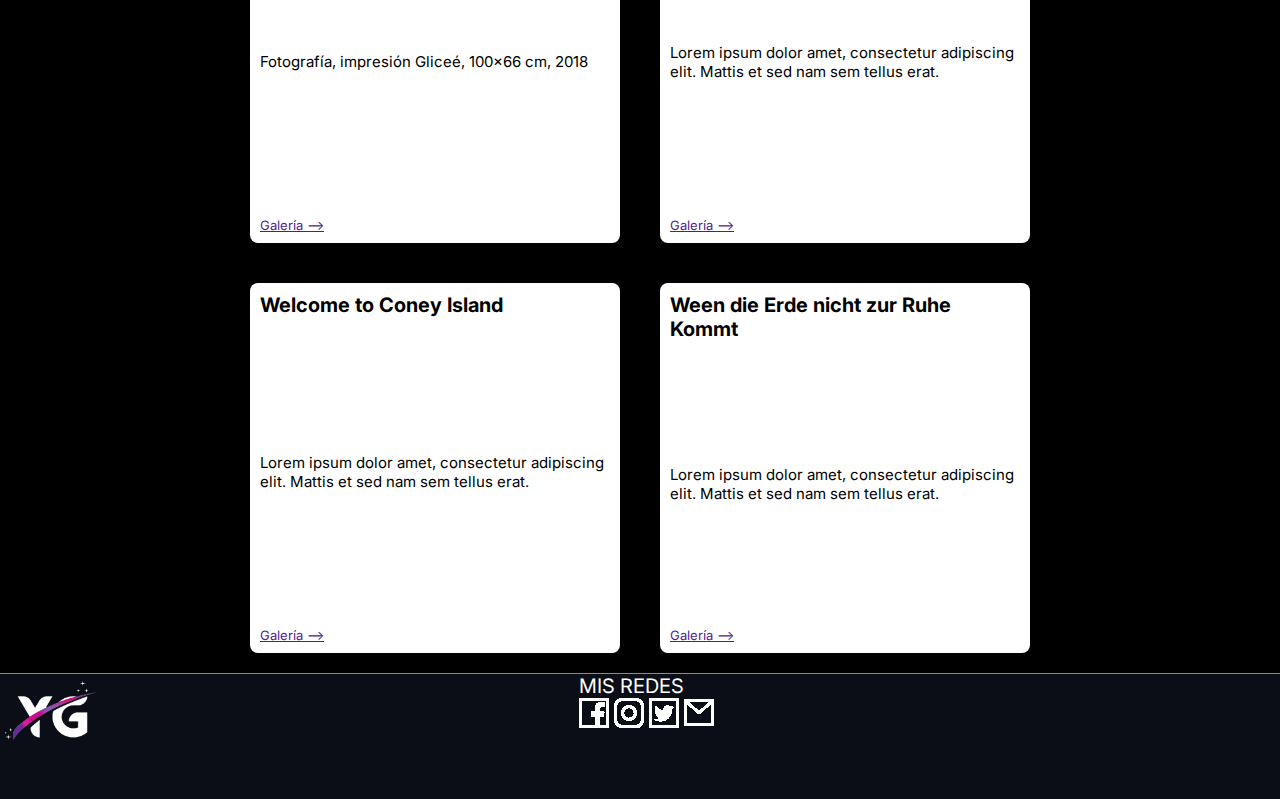
==== commit 05bc580c: "Index - Flex en la parte de BIO" ====
--- a/index.html
+++ b/index.html
@@ -32,7 +32,7 @@
                 <label class="nav__mode nav__link" for="">Light/Dark mode</label>
             </nav> 
         </header>
-        <section id="grilla__bio">
+        <section class="section__bio">
             <div class="carousel">
                 <p>We had an incredible experience working with Landify and were impressed they made such a big difference in only three weeks. Our team is so grateful for the wonderful improvements they made and their ability to get familiar with the product concept so quickly. It acted as a catalyst to take our design to the next level and get more eyes on our product.</p>
                 <h1 class="h1__index">YAMILA GONZALEZ</h1>
--- a/css/style.css
+++ b/css/style.css
@@ -9,11 +9,9 @@
     background-color: black;
 }
 
-
 @media screen and (min-width: 768px){
 
 }
-
 
 @media screen and (min-width: 1200px){
     section {
@@ -36,21 +34,17 @@
         align-self: center;
     }
     header {
-        border: 2px solid yellow;
         grid-area: header;
         position: fixed;
         width: 100%;
     }
     section:first-of-type {
-        border: 2px solid yellow;
         grid-area: bio;
     }
     section:last-of-type {
-        border: 2px solid yellow;
         grid-area: plays;
     }
     footer {
-        border: 2px solid yellow;
         grid-area: footer;
     }
 
@@ -73,13 +67,6 @@
     .nav__mode {
         grid-area: header_mode;
         align-content: center;
-    }
-
-    #grilla__bio {
-        display: grid;
-        grid-template-areas: 
-        "bio__text bio__logo";
-        grid-template-columns: 60% auto;
     }
 }
 
@@ -127,9 +114,44 @@
 
 /* INDEX */
 /* Index Bio */
-
+.section__bio {
+    display: flex;
+    flex-flow: row wrap;
+    padding-top: 100px;
+}
+.carousel {
+    width: 60%;
+    height: 500px;
+}
+.carousel p {
+    font-size: 1.5rem;
+    color: white;
+}
+.h1__index {
+    color: #CB0C90;
+    font-family: "Inter", sans-serif;
+    font-size: 1.5rem;
+}
+.carousel label{
+    color: white;
+    font-size: 1.2rem;
+}
+.carousel .btn{
+    height: 50px;
+    width: 180px;
+    background-color:#CB0C90;
+    font-weight: 600;
+}
+.logo_index img{
+    width: 550px;
+}
 
 /* Index Cards */
+.h2__index {
+    color: white;
+    font-size: 2.5rem;
+    font-weight: 700;
+}
 .section__cards {
     display: flex;
     flex-flow: row wrap;
